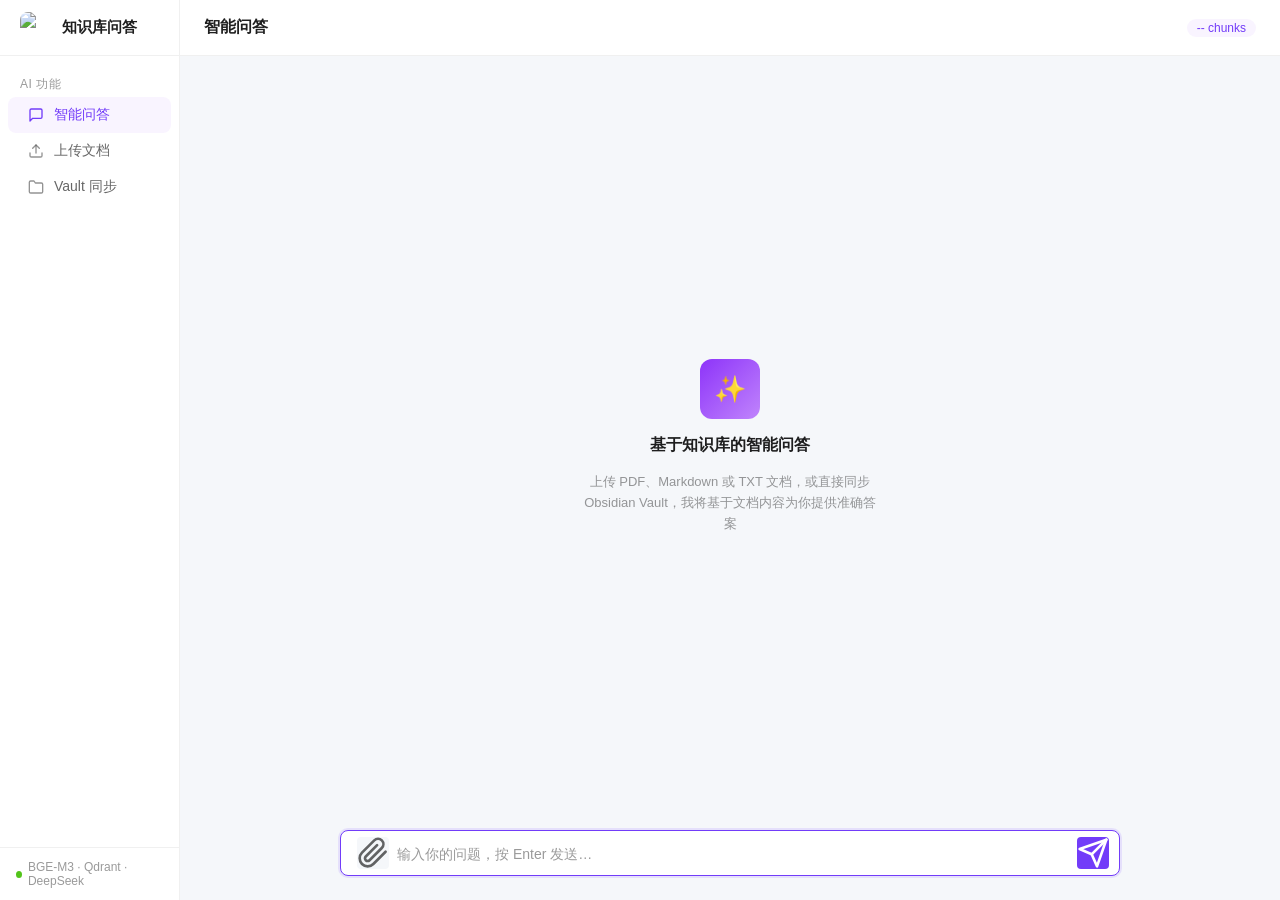
==== app/static/rag.html @ 8f3b0f8a "feat: 完善全能运营智能体" ====
<!doctype html>
<html lang="zh-CN">
<head>
  <meta charset="utf-8" />
  <meta name="viewport" content="width=device-width, initial-scale=1" />
  <title>LinkFox · 知识库问答</title>
  <style>
    /* ── LinkFox Home 风格设计系统 ── */
    :root {
      --c-bg:        #F5F7FA;
      --c-white:     #FFFFFF;
      --c-text:      rgba(0, 0, 0, 0.88);
      --c-secondary: rgba(0, 0, 0, 0.60);
      --c-muted:     rgba(0, 0, 0, 0.40);
      --c-border:    #F0F0F0;
      --c-divider:   #E8E8E8;
      --c-purple:    #723CF9;
      --c-purple-bg: rgba(141, 52, 249, 0.05);
      --c-purple-hover: rgba(141, 52, 249, 0.08);
      --c-green:     #52C41A;
      --c-red:       #FF4D4F;
      --r-sm:        4px;
      --r-md:        6px;
      --r-lg:        8px;
      --r-xl:        12px;
      --shadow-sm:   0 1px 2px rgba(0,0,0,0.04);
      --shadow-md:   0 2px 8px rgba(0,0,0,0.06);
      --header-h:    56px;
      --sider-w:     180px;
      --ease:        0.2s cubic-bezier(0.645, 0.045, 0.355, 1);
    }

    * { margin: 0; padding: 0; box-sizing: border-box; }

    body {
      font-family: -apple-system, BlinkMacSystemFont, "Microsoft YaHei", "PingFang SC", "Helvetica Neue", sans-serif;
      font-size: 14px; color: var(--c-text); background: var(--c-bg);
      height: 100vh; display: flex;
    }

    /* ══════════ 侧边栏 ══════════ */
    .sider {
      width: var(--sider-w); min-width: var(--sider-w);
      background: var(--c-white); border-right: 1px solid var(--c-border);
      display: flex; flex-direction: column; height: 100vh; overflow-y: auto;
    }

    .sider-logo {
      display: flex; align-items: center; gap: 10px;
      height: var(--header-h); padding: 0 20px;
      border-bottom: 1px solid var(--c-border); flex-shrink: 0;
    }
    .sider-logo .logo-mark {
      width: 32px; height: 32px;
      background: linear-gradient(135deg, #8D34F9, #A855F7);
      border-radius: var(--r-md); display: flex; align-items: center; justify-content: center;
      color: #fff; font-weight: 700; font-size: 14px; flex-shrink: 0;
    }
    .sider-logo span { font-size: 15px; font-weight: 600; white-space: nowrap; }

    .sider-menu { flex: 1; padding: 8px 0; overflow-y: auto; }
    .sider-label {
      padding: 12px 20px 4px; font-size: 12px; color: var(--c-muted);
      text-transform: uppercase; letter-spacing: 0.5px;
    }

    .menu-item {
      display: flex; align-items: center; gap: 10px;
      padding: 9px 20px; margin: 0 8px; border-radius: var(--r-lg);
      font-size: 14px; color: var(--c-secondary); cursor: pointer;
      transition: all var(--ease); user-select: none; border: none;
      background: none; width: calc(100% - 16px); text-align: left;
      font-family: inherit;
    }
    .menu-item:hover { background: var(--c-purple-hover); color: var(--c-purple); }
    .menu-item.active { background: var(--c-purple-bg); color: var(--c-purple); font-weight: 500; }
    .menu-item svg { width: 16px; height: 16px; flex-shrink: 0; opacity: 0.7; }
    .menu-item.active svg { opacity: 1; }

    .menu-sub { padding-left: 32px; color: var(--c-muted); font-size: 13px; }
    .menu-divider { height: 1px; background: var(--c-divider); margin: 4px 16px; }

    .sider-foot {
      padding: 12px 16px; border-top: 1px solid var(--c-border);
      font-size: 12px; color: var(--c-muted); flex-shrink: 0;
      display: flex; align-items: center; gap: 6px;
    }
    .sider-foot .dot { width: 7px; height: 7px; background: var(--c-green); border-radius: 50%; }

    /* ══════════ 主区域 ══════════ */
    .main-area { flex: 1; display: flex; flex-direction: column; height: 100vh; overflow: hidden; }

    /* 顶栏 */
    .topbar {
      height: var(--header-h); min-height: var(--header-h);
      background: var(--c-white); border-bottom: 1px solid var(--c-border);
      display: flex; align-items: center; justify-content: space-between;
      padding: 0 24px;
    }
    .topbar h1 { font-size: 16px; font-weight: 600; }
    .topbar-right { display: flex; align-items: center; gap: 12px; }
    .badge {
      padding: 2px 10px; border-radius: 10px; font-size: 12px;
      background: var(--c-purple-bg); color: var(--c-purple); font-weight: 500;
    }

    /* 内容区 */
    .content { flex: 1; overflow-y: auto; padding: 24px; display: flex; flex-direction: column; }

    /* ── 聊天模式 ── */
    .chat-wrap { flex: 1; display: flex; flex-direction: column; max-width: 780px; margin: 0 auto; width: 100%; }

    .chat-messages { flex: 1; overflow-y: auto; padding: 8px 0 16px; display: flex; flex-direction: column; gap: 16px; }

    .chat-empty {
      flex: 1; display: flex; flex-direction: column; align-items: center; justify-content: center;
      gap: 16px; color: var(--c-muted); text-align: center;
    }
    .chat-empty .hero {
      width: 60px; height: 60px; border-radius: var(--r-xl);
      background: linear-gradient(135deg, #8D34F9, #C084FC);
      display: flex; align-items: center; justify-content: center;
      color: #fff; font-size: 26px;
    }
    .chat-empty h3 { font-size: 16px; color: var(--c-text); font-weight: 600; }
    .chat-empty p { font-size: 13px; max-width: 300px; line-height: 1.6; }

    /* 消息 */
    .msg { display: flex; gap: 10px; animation: msgIn 0.25s var(--ease); }
    @keyframes msgIn { from { opacity: 0; transform: translateY(6px); } }
    .msg.user { justify-content: flex-end; }
    .msg-avatar {
      width: 30px; height: 30px; border-radius: var(--r-sm); flex-shrink: 0;
      display: flex; align-items: center; justify-content: center;
      font-size: 13px; font-weight: 600; color: #fff;
    }
    .msg-avatar.ai { background: linear-gradient(135deg, #8D34F9, #A855F7); }
    .msg-avatar.user { background: linear-gradient(135deg, #6366f1, #8B5CF6); order: 2; }

    .msg-bubble {
      max-width: 75%; padding: 10px 14px; border-radius: var(--r-lg);
      font-size: 14px; line-height: 1.65; word-break: break-word;
    }
    .msg.user .msg-bubble {
      background: var(--c-purple-bg); color: var(--c-text);
      border: 1px solid rgba(141, 52, 249, 0.10);
    }
    .msg.ai .msg-bubble { background: var(--c-white); box-shadow: var(--shadow-sm); border: 1px solid var(--c-border); }

    .msg-sources { margin-top: 8px; padding-top: 8px; border-top: 1px solid var(--c-border); display: flex; flex-wrap: wrap; gap: 6px; }
    .src-tag {
      display: inline-flex; align-items: center; gap: 3px;
      background: var(--c-purple-bg); color: var(--c-purple);
      padding: 2px 8px; border-radius: var(--r-sm); font-size: 12px;
    }
    .src-tag svg { width: 12px; height: 12px; }

    /* 输入栏 */
    .chat-input-bar { padding-top: 8px; }
    .chat-input-wrap {
      display: flex; align-items: flex-end; gap: 8px;
      background: var(--c-white); border-radius: var(--r-lg);
      padding: 6px 10px 6px 16px; border: 1px solid var(--c-border);
      transition: border-color var(--ease), box-shadow var(--ease);
    }
    .chat-input-wrap:focus-within {
      border-color: var(--c-purple);
      box-shadow: 0 0 0 2px rgba(114, 60, 249, 0.12);
    }
    .chat-input-wrap textarea {
      flex: 1; border: none; outline: none; resize: none;
      font-size: 14px; font-family: inherit; line-height: 1.5;
      padding: 4px 0; background: transparent; min-height: 24px; max-height: 100px;
    }
    .chat-input-wrap textarea::placeholder { color: var(--c-muted); }

    .chat-input-wrap .ico-btn {
      width: 32px; height: 32px; border-radius: var(--r-sm); display: flex;
      align-items: center; justify-content: center; border: none; cursor: pointer;
      background: var(--c-bg); color: var(--c-secondary); flex-shrink: 0;
      transition: all var(--ease);
    }
    .chat-input-wrap .ico-btn:hover { background: var(--c-purple-bg); color: var(--c-purple); }
    .chat-input-wrap .send-btn {
      background: var(--c-purple); color: #fff;
    }
    .chat-input-wrap .send-btn:hover { background: #5F2BD0; }
    .chat-input-wrap .send-btn:disabled { opacity: 0.35; cursor: not-allowed; }

    /* ── 卡片容器（上传 / 管理页） ── */
    .panel-card {
      max-width: 560px; margin: 0 auto; width: 100%;
      background: var(--c-white); border-radius: var(--r-lg);
      border: 1px solid var(--c-border); padding: 32px;
      text-align: center;
    }
    .panel-card .icon-circle {
      width: 56px; height: 56px; border-radius: 50%;
      background: var(--c-purple-bg); display: inline-flex;
      align-items: center; justify-content: center; margin-bottom: 16px;
    }
    .panel-card h3 { font-size: 16px; font-weight: 600; margin-bottom: 6px; }
    .panel-card p { font-size: 13px; color: var(--c-secondary); margin-bottom: 20px; line-height: 1.6; }

    .btn {
      display: inline-flex; align-items: center; gap: 6px;
      padding: 7px 22px; border-radius: var(--r-sm); font-size: 14px;
      cursor: pointer; font-family: inherit; font-weight: 500;
      transition: all var(--ease); border: 1px solid transparent; text-decoration: none;
    }
    .btn-primary { background: var(--c-purple); color: #fff; }
    .btn-primary:hover { background: #5F2BD0; }
    .btn-primary:disabled { opacity: 0.4; cursor: not-allowed; }
    .btn-outline { background: var(--c-white); color: var(--c-text); border-color: var(--c-border); }
    .btn-outline:hover { color: var(--c-purple); border-color: var(--c-purple); }

    .status-line { margin-top: 12px; font-size: 13px; }
    .status-line.ok { color: var(--c-green); }
    .status-line.err { color: var(--c-red); }

    /* Toast */
    .toast {
      position: fixed; bottom: 80px; left: 50%; transform: translateX(-50%);
      background: var(--c-purple); color: #fff; padding: 8px 20px;
      border-radius: 20px; font-size: 13px; z-index: 1000;
      box-shadow: var(--shadow-md); animation: toastIn 0.25s var(--ease);
    }
    @keyframes toastIn { from { opacity: 0; transform: translateX(-50%) translateY(10px); } }

    /* ── 响应式 ── */
    @media (max-width: 768px) {
      .sider { display: none; }
      .topbar { padding: 0 16px; }
      .content { padding: 16px; }
    }
  </style>
<script src="/static/auth-check.js"></script>
<link rel="icon" type="image/png" href="/static/logo.png" />
<script src="/static/auth-check.js"></script>
</head>
<body>

<!-- ══════════ 左侧菜单 ══════════ -->
<aside class="sider">
  <div class="sider-logo">
    <div class="logo-mark" style="background:transparent;overflow:hidden;"><img src="/static/logo.png" alt="Logo" style="width:32px;height:32px;border-radius:8px;object-fit:cover;" /></div>
    <span>知识库问答</span>
  </div>
  <nav class="sider-menu">
    <div class="sider-label">AI 功能</div>
    <button class="menu-item active" data-panel="chat">
      <svg viewBox="0 0 24 24" fill="none" stroke="currentColor" stroke-width="2" stroke-linecap="round" stroke-linejoin="round"><path d="M21 15a2 2 0 01-2 2H7l-4 4V5a2 2 0 012-2h14a2 2 0 012 2z"/></svg>
      智能问答
    </button>
    <button class="menu-item" data-panel="upload">
      <svg viewBox="0 0 24 24" fill="none" stroke="currentColor" stroke-width="2" stroke-linecap="round" stroke-linejoin="round"><path d="M21 15v4a2 2 0 01-2 2H5a2 2 0 01-2-2v-4"/><polyline points="17 8 12 3 7 8"/><line x1="12" y1="3" x2="12" y2="15"/></svg>
      上传文档
    </button>
    <button class="menu-item" data-panel="vault">
      <svg viewBox="0 0 24 24" fill="none" stroke="currentColor" stroke-width="2" stroke-linecap="round" stroke-linejoin="round"><path d="M22 19a2 2 0 01-2 2H4a2 2 0 01-2-2V5a2 2 0 012-2h5l2 3h9a2 2 0 012 2z"/></svg>
      Vault 同步
    </button>
  </nav>
  <div class="sider-foot">
    <span class="dot"></span> BGE-M3 · Qdrant · DeepSeek
  </div>
</aside>

<!-- ══════════ 右侧主体 ══════════ -->
<div class="main-area">

  <!-- 顶栏 -->
  <div class="topbar">
    <h1 id="panel-title">智能问答</h1>
    <div class="topbar-right">
      <span class="badge" id="stat-badge">-- chunks</span>
    </div>
  </div>

  <!-- ══ Chat 面板 ══ -->
  <div class="content" id="panel-chat">
    <div class="chat-wrap">
      <div class="chat-messages" id="chat-messages">
        <div class="chat-empty">
          <div class="hero">✨</div>
          <h3>基于知识库的智能问答</h3>
          <p>上传 PDF、Markdown 或 TXT 文档，或直接同步 Obsidian Vault，我将基于文档内容为你提供准确答案</p>
        </div>
      </div>
      <div class="chat-input-bar">
        <div class="chat-input-wrap">
          <button class="ico-btn" id="btn-upload" title="上传文件">
            <svg viewBox="0 0 24 24" fill="none" stroke="currentColor" stroke-width="2" stroke-linecap="round" stroke-linejoin="round"><path d="M21.44 11.05l-9.19 9.19a6 6 0 01-8.49-8.49l9.19-9.19a4 4 0 015.66 5.66l-9.2 9.19a2 2 0 01-2.83-2.83l8.49-8.48"/></svg>
          </button>
          <input type="file" id="file-input" style="display:none" accept=".pdf,.txt,.md" />
          <textarea id="question-input" placeholder="输入你的问题，按 Enter 发送…" rows="1"></textarea>
          <button class="ico-btn send-btn" id="btn-send">
            <svg viewBox="0 0 24 24" fill="none" stroke="currentColor" stroke-width="2" stroke-linecap="round" stroke-linejoin="round"><line x1="22" y1="2" x2="11" y2="13"/><polygon points="22 2 15 22 11 13 2 9 22 2"/></svg>
          </button>
        </div>
      </div>
    </div>
  </div>

  <!-- ══ Upload 面板 ══ -->
  <div class="content" id="panel-upload" style="display:none;justify-content:center;align-items:center;">
    <div class="panel-card" id="drop-zone">
      <div class="icon-circle">
        <svg width="26" height="26" viewBox="0 0 24 24" fill="none" stroke="var(--c-purple)" stroke-width="2" stroke-linecap="round" stroke-linejoin="round"><path d="M21 15v4a2 2 0 01-2 2H5a2 2 0 01-2-2v-4"/><polyline points="17 8 12 3 7 8"/><line x1="12" y1="3" x2="12" y2="15"/></svg>
      </div>
      <h3>上传文档到知识库</h3>
      <p>支持 PDF、Markdown、TXT 格式，文件将被自动解析并索引</p>
      <div style="display:flex;gap:8px;justify-content:center;">
        <label class="btn btn-primary" id="big-upload-btn">选择文件</label>
        <input type="file" id="file-input-2" style="display:none" accept=".pdf,.txt,.md" />
      </div>
      <div class="status-line" id="upload-status"></div>
    </div>
  </div>

  <!-- ══ Vault 面板 ══ -->
  <div class="content" id="panel-vault" style="display:none;justify-content:center;align-items:center;">
    <div class="panel-card">
      <div class="icon-circle">
        <svg width="26" height="26" viewBox="0 0 24 24" fill="none" stroke="var(--c-purple)" stroke-width="2" stroke-linecap="round" stroke-linejoin="round"><path d="M22 19a2 2 0 01-2 2H4a2 2 0 01-2-2V5a2 2 0 012-2h5l2 3h9a2 2 0 012 2z"/></svg>
      </div>
      <h3>Obsidian Vault 同步</h3>
      <p style="margin-bottom:12px;">Vault 路径：<code style="background:var(--c-purple-bg);padding:2px 8px;border-radius:var(--r-sm);font-size:13px;">G:\企业知识库</code></p>
      <p style="font-size:13px;color:var(--c-muted);margin-bottom:20px;">在 Obsidian 中编辑笔记后，点击按钮同步到知识库索引</p>
      <button class="btn btn-primary" id="btn-sync-vault">
        <svg width="15" height="15" viewBox="0 0 24 24" fill="none" stroke="currentColor" stroke-width="2" stroke-linecap="round" stroke-linejoin="round"><polyline points="23 4 23 10 17 10"/><path d="M20.49 15a9 9 0 11-2.12-9.36L23 10"/></svg>
        同步知识库
      </button>
      <div class="status-line" id="sync-status"></div>
    </div>
  </div>

</div>

<script>
/** LinkFox Home 风格 · RAG 知识库问答 */
const API = '/api/rag';

document.addEventListener('DOMContentLoaded', () => {
  setupNav();
  setupChat();
  setupUpload();
  setupVault();
  document.getElementById('question-input').focus();
});

// ── 菜单切换 ──
function setupNav() {
  document.querySelectorAll('.menu-item').forEach(btn => {
    btn.addEventListener('click', () => {
      document.querySelectorAll('.menu-item').forEach(b => b.classList.remove('active'));
      btn.classList.add('active');
      const p = btn.dataset.panel;
      document.getElementById('panel-title').textContent = btn.textContent.trim();
      ['chat','upload','vault'].forEach(id => {
        document.getElementById('panel-' + id).style.display = (id === p) ? '' : 'none';
      });
      if (p === 'chat') {
        document.getElementById('panel-chat').style.display = 'flex';
        document.getElementById('question-input').focus();
      }
      if (p === 'upload' || p === 'vault') {
        const panel = document.getElementById('panel-' + p);
        panel.style.display = 'flex';
        panel.style.justifyContent = 'center';
        panel.style.alignItems = 'center';
      }
    });
  });
}

// ── 聊天 ──
function setupChat() {
  const input = document.getElementById('question-input');
  const sendBtn = document.getElementById('btn-send');

  sendBtn.addEventListener('click', () => sendMessage());
  input.addEventListener('keydown', e => {
    if (e.key === 'Enter' && !e.shiftKey) { e.preventDefault(); sendMessage(); }
  });
  input.addEventListener('input', () => {
    input.style.height = 'auto'; input.style.height = Math.min(input.scrollHeight, 100) + 'px';
  });
}

async function sendMessage() {
  const input = document.getElementById('question-input');
  const q = input.value.trim();
  if (!q) return;

  document.getElementById('btn-send').disabled = true;
  addMsg('user', q);
  input.value = ''; input.style.height = 'auto';

  const lid = addLoading();
  try {
    const res = await fetch(API + '/chat', {
      method: 'POST', headers: {'Content-Type':'application/json'},
      body: JSON.stringify({question: q})
    });
    removeLoading(lid);
    const data = await res.json();
    if (!res.ok) { addMsg('ai', '❌ ' + (data.detail || '请求失败')); }
    else { addMsg('ai', data.answer, data.sources); }
  } catch(e) {
    removeLoading(lid);
    addMsg('ai', '❌ 网络错误，无法连接到服务器');
  }
  document.getElementById('btn-send').disabled = false;
  input.focus();
  scrollChat();
}

function addMsg(role, text, sources) {
  const c = document.getElementById('chat-messages');
  const empty = c.querySelector('.chat-empty'); if (empty) empty.remove();

  const m = document.createElement('div'); m.className = 'msg ' + role;
  const av = document.createElement('div'); av.className = 'msg-avatar ' + role;
  av.textContent = role === 'user' ? 'U' : 'AI';

  const b = document.createElement('div'); b.className = 'msg-bubble'; b.textContent = text;

  if (sources && sources.length) {
    const sd = document.createElement('div'); sd.className = 'msg-sources';
    sources.forEach(s => {
      const t = document.createElement('span'); t.className = 'src-tag';
      t.innerHTML = '<svg viewBox="0 0 24 24" fill="none" stroke="currentColor" stroke-width="2"><path d="M14 2H6a2 2 0 00-2 2v16a2 2 0 002 2h12a2 2 0 002-2V8z"/><polyline points="14 2 14 8 20 8"/></svg>' +
        (s.source||'?') + ' #' + (s.chunk_index??0);
      sd.appendChild(t);
    });
    b.appendChild(sd);
  }

  if (role === 'user') { m.appendChild(b); m.appendChild(av); }
  else { m.appendChild(av); m.appendChild(b); }
  c.appendChild(m); scrollChat();
}

function addLoading() {
  const c = document.getElementById('chat-messages');
  const empty = c.querySelector('.chat-empty'); if (empty) empty.remove();
  const id = 'ld-' + Date.now();
  const m = document.createElement('div'); m.id = id; m.className = 'msg ai';
  m.innerHTML = '<div class="msg-avatar ai">AI</div><div class="msg-bubble" style="display:flex;align-items:center;gap:6px;">' +
    '<span class="dot-pulse" style="width:6px;height:6px;background:var(--c-purple);border-radius:50%;animation:a 1.2s infinite"></span>' +
    '<span class="dot-pulse" style="width:6px;height:6px;background:var(--c-purple);border-radius:50%;animation:a 1.2s .2s infinite"></span>' +
    '<span class="dot-pulse" style="width:6px;height:6px;background:var(--c-purple);border-radius:50%;animation:a 1.2s .4s infinite"></span>' +
    '<style>@keyframes a{0%,80%,100%{opacity:.25;transform:scale(.75)}40%{opacity:1;transform:scale(1)}}</style></div>';
  c.appendChild(m); scrollChat(); return id;
}
function removeLoading(id) { const el = document.getElementById(id); if (el) el.remove(); }
function scrollChat() { requestAnimationFrame(() => { const c = document.getElementById('chat-messages'); c.scrollTop = c.scrollHeight; }); }

// ── 上传 ──
function setupUpload() {
  document.getElementById('btn-upload').addEventListener('click', () => document.getElementById('file-input').click());
  document.getElementById('big-upload-btn').addEventListener('click', () => document.getElementById('file-input-2').click());

  [document.getElementById('file-input'), document.getElementById('file-input-2')].forEach(inp => {
    inp.addEventListener('change', () => { if (inp.files.length) doUpload(inp.files[0], inp); });
  });

  const dz = document.getElementById('drop-zone');
  if (dz) {
    dz.addEventListener('dragover', e => { e.preventDefault(); dz.style.borderColor = 'var(--c-purple)'; dz.style.background = 'var(--c-purple-bg)'; });
    dz.addEventListener('dragleave', () => { dz.style.borderColor = ''; dz.style.background = ''; });
    dz.addEventListener('drop', e => { e.preventDefault(); dz.style.borderColor = ''; dz.style.background = ''; if (e.dataTransfer.files.length) doUpload(e.dataTransfer.files[0]); });
  }
}

async function doUpload(file, input) {
  const s = document.getElementById('upload-status'); s.textContent = '上传中…'; s.className = 'status-line';
  const fd = new FormData(); fd.append('file', file);
  try {
    const r = await fetch(API + '/upload', {method:'POST',body:fd});
    const d = await r.json();
    if (!r.ok) { s.textContent = '❌ ' + (d.detail||'失败'); s.className = 'status-line err'; }
    else { s.textContent = '✅ ' + d.filename + ' · ' + d.chunks + ' 个文本块'; s.className = 'status-line ok'; toast('上传成功'); }
  } catch(e) { s.textContent = '❌ 网络错误'; s.className = 'status-line err'; }
  if (input) input.value = '';
}

// ── Vault ──
function setupVault() {
  document.getElementById('btn-sync-vault').addEventListener('click', async () => {
    const btn = document.getElementById('btn-sync-vault');
    const s = document.getElementById('sync-status');
    btn.disabled = true; btn.textContent = '同步中…';
    s.textContent = '正在导入文件并生成向量索引…'; s.className = 'status-line';
    try {
      const r = await fetch(API + '/import-folder', {
        method:'POST', headers:{'Content-Type':'application/json'},
        body: JSON.stringify({folder_path:'G:/企业知识库'})
      });
      const d = await r.json();
      if (!r.ok) { s.textContent = '❌ ' + (d.detail||'失败'); s.className = 'status-line err'; }
      else {
        s.textContent = '✅ 已导入 ' + d.imported_files + ' 个文件 · ' + d.total_chunks + ' 个文本块';
        s.className = 'status-line ok';
        document.getElementById('stat-badge').textContent = d.total_chunks + ' chunks';
        toast('知识库已同步');
      }
    } catch(e) { s.textContent = '❌ 网络错误'; s.className = 'status-line err'; }
    btn.disabled = false; btn.textContent = '同步知识库';
  });
}

function toast(msg) {
  const el = document.createElement('div'); el.className = 'toast'; el.textContent = msg;
  document.body.appendChild(el);
  setTimeout(() => { el.style.opacity='0'; el.style.transition='opacity .3s'; }, 2000);
  setTimeout(() => el.remove(), 2400);
}
</script>

</body>
</html>
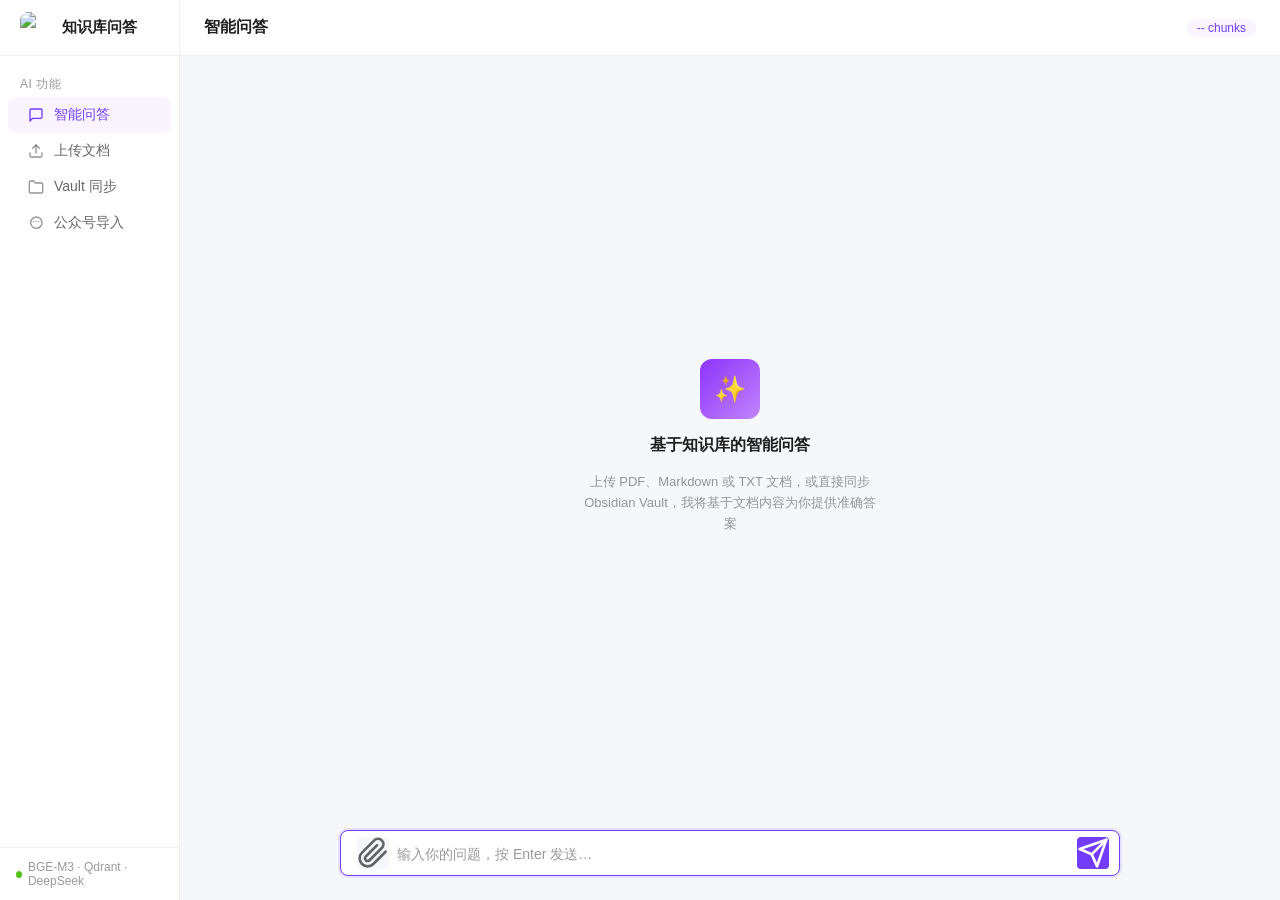
==== commit 7228532e: "feat: integrate cross-border knowledge and Chrome capture tools" ====
--- a/app/static/rag.html
+++ b/app/static/rag.html
@@ -260,6 +260,10 @@
       <svg viewBox="0 0 24 24" fill="none" stroke="currentColor" stroke-width="2" stroke-linecap="round" stroke-linejoin="round"><path d="M22 19a2 2 0 01-2 2H4a2 2 0 01-2-2V5a2 2 0 012-2h5l2 3h9a2 2 0 012 2z"/></svg>
       Vault 同步
     </button>
+    <button class="menu-item" data-panel="wechat">
+      <svg viewBox="0 0 24 24" fill="none" stroke="currentColor" stroke-width="2" stroke-linecap="round" stroke-linejoin="round"><path d="M8 10h.01M12 10h.01M16 10h.01"/><path d="M21 11.5a8.38 8.38 0 01-1.9 5.4A8.5 8.5 0 1112 3a8.5 8.5 0 019 8.5z"/></svg>
+      公众号导入
+    </button>
   </nav>
   <div class="sider-foot">
     <span class="dot"></span> BGE-M3 · Qdrant · DeepSeek
@@ -335,6 +339,17 @@
     </div>
   </div>
 
+  <div class="content" id="panel-wechat" style="display:none;justify-content:center;align-items:center;">
+    <div class="panel-card">
+      <div class="icon-circle">✦</div>
+      <h3>导入微信公众号文章</h3>
+      <p>提交公开文章链接，正文将直接接入当前知识库索引。</p>
+      <input id="wechat-url" type="url" placeholder="https://mp.weixin.qq.com/s/..." style="width:100%;box-sizing:border-box;padding:10px 12px;border:1px solid var(--c-border);border-radius:8px;margin-bottom:12px;" />
+      <button class="btn btn-primary" id="btn-import-wechat">导入文章</button>
+      <div class="status-line" id="wechat-status"></div>
+    </div>
+  </div>
+
 </div>
 
 <script>
@@ -346,6 +361,7 @@
   setupChat();
   setupUpload();
   setupVault();
+  setupWechat();
   document.getElementById('question-input').focus();
 });
 
@@ -357,14 +373,14 @@
       btn.classList.add('active');
       const p = btn.dataset.panel;
       document.getElementById('panel-title').textContent = btn.textContent.trim();
-      ['chat','upload','vault'].forEach(id => {
+      ['chat','upload','vault','wechat'].forEach(id => {
         document.getElementById('panel-' + id).style.display = (id === p) ? '' : 'none';
       });
       if (p === 'chat') {
         document.getElementById('panel-chat').style.display = 'flex';
         document.getElementById('question-input').focus();
       }
-      if (p === 'upload' || p === 'vault') {
+      if (p === 'upload' || p === 'vault' || p === 'wechat') {
         const panel = document.getElementById('panel-' + p);
         panel.style.display = 'flex';
         panel.style.justifyContent = 'center';
@@ -511,6 +527,24 @@
   });
 }
 
+function setupWechat() {
+  document.getElementById('btn-import-wechat').addEventListener('click', async () => {
+    const btn = document.getElementById('btn-import-wechat');
+    const input = document.getElementById('wechat-url');
+    const s = document.getElementById('wechat-status');
+    const url = input.value.trim();
+    if (!url) { s.textContent = '请输入文章链接'; s.className = 'status-line err'; return; }
+    btn.disabled = true; btn.textContent = '导入中…'; s.textContent = '正在读取公开文章并写入索引…'; s.className = 'status-line';
+    try {
+      const r = await fetch(API + '/import-wechat', {method:'POST', headers:{'Content-Type':'application/json'}, body:JSON.stringify({url})});
+      const d = await r.json();
+      if (!r.ok) { s.textContent = '❌ ' + (d.detail || '导入失败'); s.className = 'status-line err'; }
+      else { s.textContent = '✅ ' + d.title + ' · ' + d.chunks + ' 个文本块'; s.className = 'status-line ok'; toast('文章已导入'); }
+    } catch(e) { s.textContent = '❌ 网络错误'; s.className = 'status-line err'; }
+    btn.disabled = false; btn.textContent = '导入文章';
+  });
+}
+
 function toast(msg) {
   const el = document.createElement('div'); el.className = 'toast'; el.textContent = msg;
   document.body.appendChild(el);
